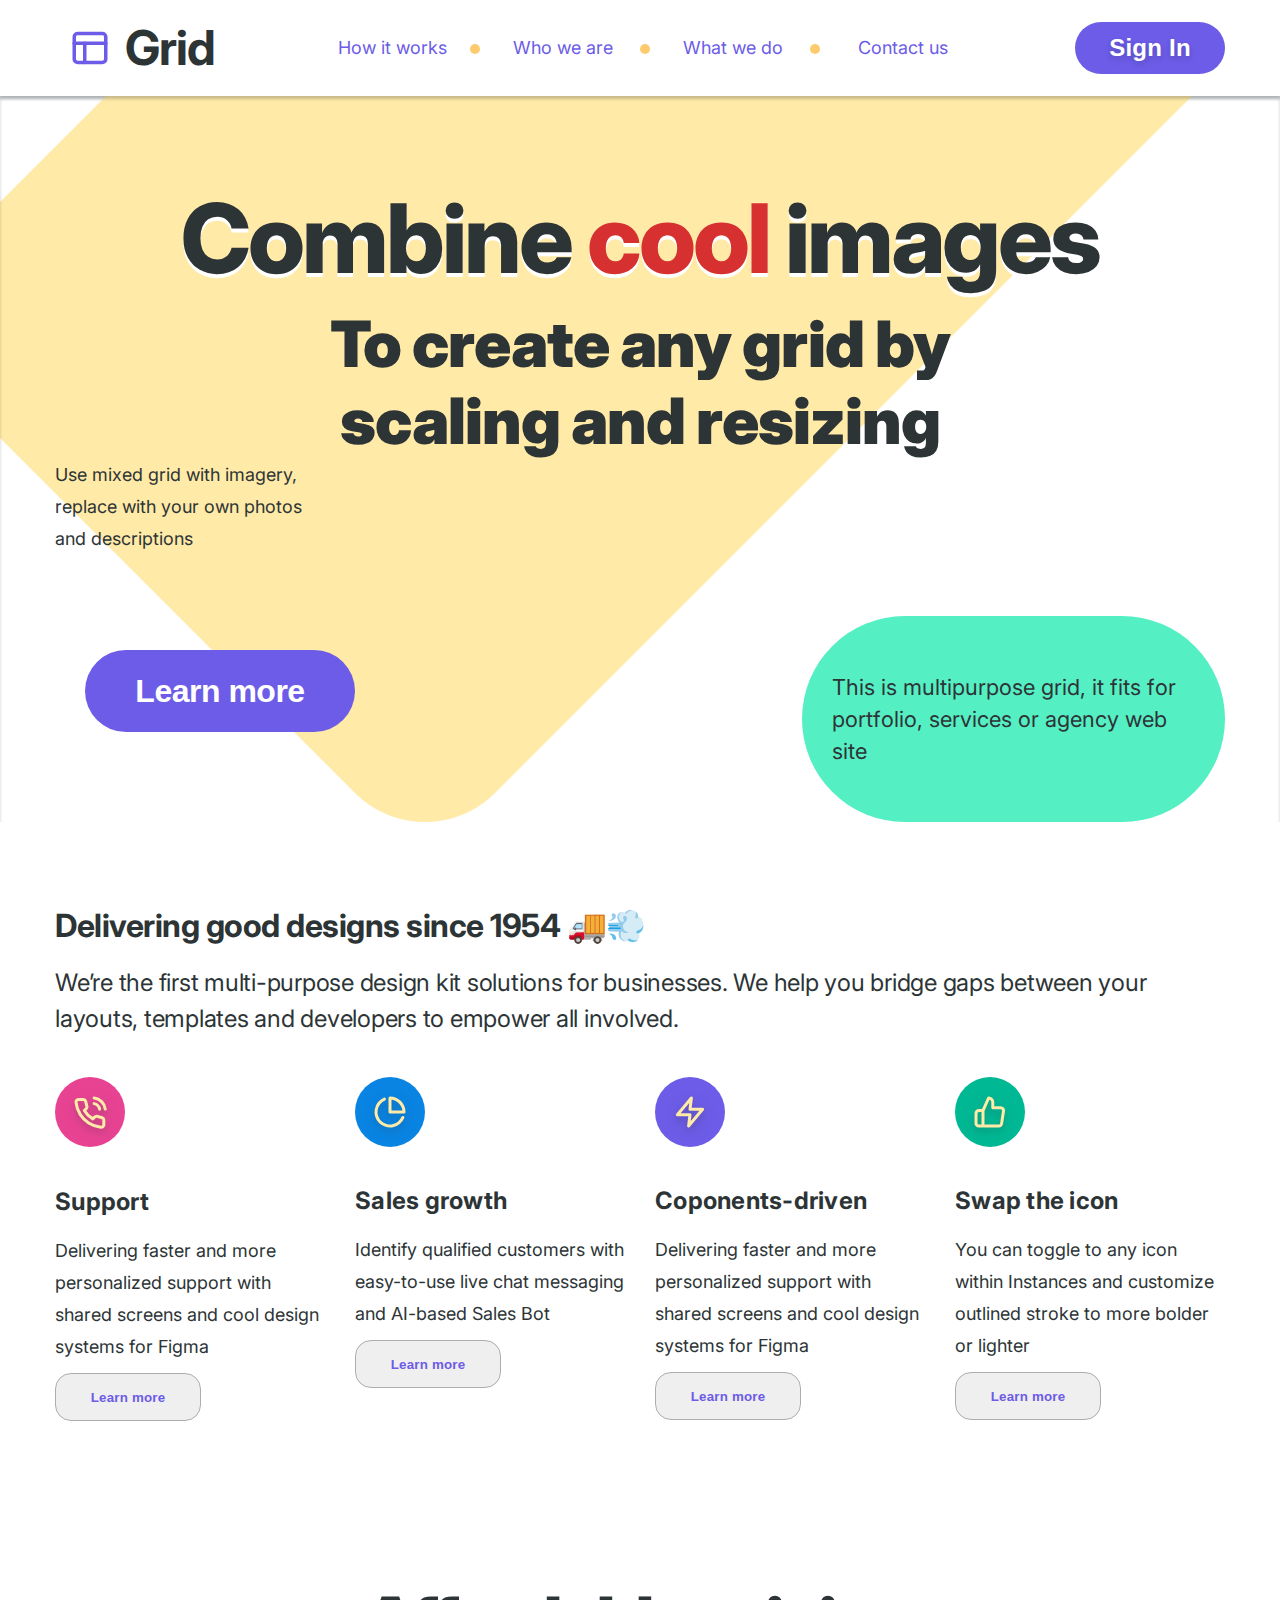
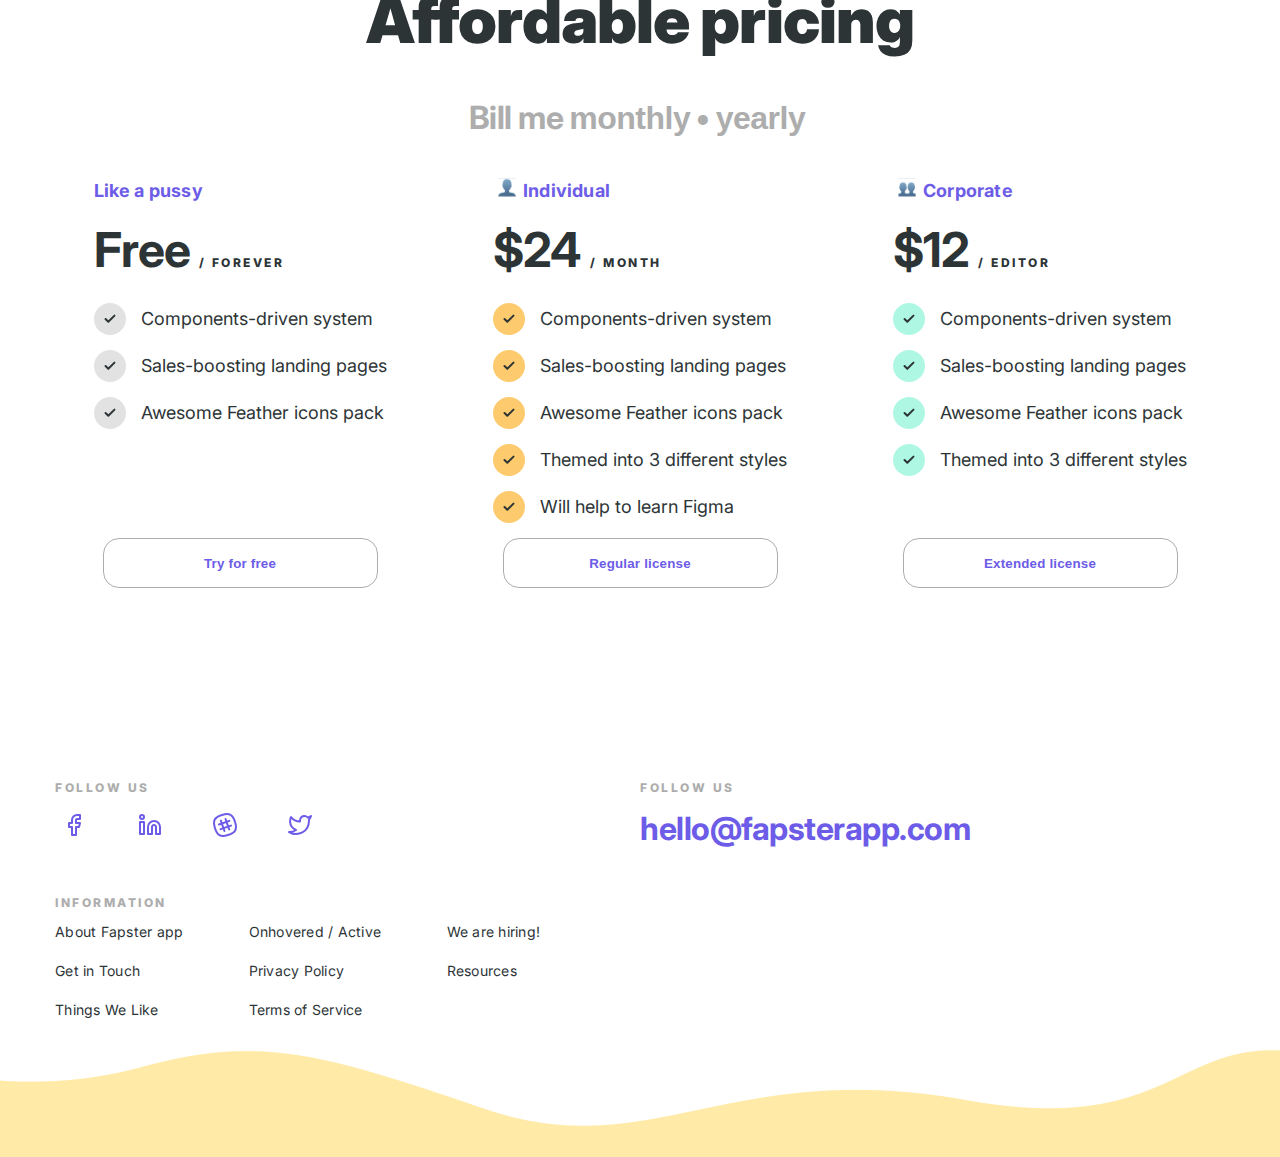
==== responsive/index.html @ 1ce2c168 "responsive" ====
<!DOCTYPE html>
<html lang="en">

<head>
    <meta charset="UTF-8">
    <meta name="viewport" content="width=device-width, initial-scale=1.0">
    <link rel="stylesheet" href="css/reset.css">
    <link rel="stylesheet" href="css/style.css">
    <link rel="preconnect" href="https://fonts.gstatic.com">
    <link href="https://fonts.googleapis.com/css2?family=Inter:wght@400;700;900&display=swap" rel="stylesheet">
    <title>Document</title>
</head>

<body>
    <div class="header">
        <div class="container">
            <div class="header__inner">
                <img class="header__logo" src="img/logo.svg" alt="">

                <div class="header__burger">
                    <span></span>
                    <span></span>
                    <span></span>
                </div>

                <p class="header__text">
                    Grid
                </p>

                <ul class="header__menu">
                    <li class="header__menu-item"><a class="header__menu-link" href="#">How it works</a></li>
                    <li class="header__menu-item"><a class="header__menu-link" href="#">Who we are</a></li>
                    <li class="header__menu-item"><a class="header__menu-link" href="#">What we do</a></li>
                    <li class="header__menu-item"><a class="header__menu-link" href="#">Contact us</a></li>
                </ul>

                <button class="header__btn">
                    Sign In
                </button>
            </div>
        </div>
    </div>

    <div class="main">
        <div class="container">
            <div class="main__inner">
                <p class="main__title">
                    Combine <span class="main__title-word">cool</span> images
                </p>
                <p class="main__title-bottom">
                    To create any grid by scaling and resizing
                </p>
                <p class="main__text-left">
                    Use mixed grid with imagery, replace with your own photos and descriptions
                </p>
                <div class="main__text-bg">
                    <p class="main__text-right">
                        This is multipurpose grid, it fits for portfolio, services or agency web site
                    </p>
                </div>
                <button class="main__btn">
                    Learn more
                </button>
            </div>
        </div>
    </div>

    <div class="history">
        <div class="container">
            <div class="history__inner">
                <p class="history__inner-title">
                    Delivering good designs <span class="title__since">since 1954</span> <span
                        class="title__car">🚚💨</span>
                </p>
                <p class="history__inner-text">
                    We’re the first multi-purpose design kit solutions for businesses. We help you bridge gaps between
                    your layouts, templates and developers to empower all involved.
                </p>
                <div class="history__inner-items">
                    <div class="history__inner-item">
                        <img class="item__img" src="img/history-1.svg" alt="">
                        <p class="item__title">
                            Support
                        </p>
                        <p class="item__text">
                            Delivering faster and more personalized support with shared screens and cool design systems
                            for Figma
                        </p>
                        <button class="item__btn">
                            Learn more
                        </button>
                    </div>
                    <div class="history__inner-item">
                        <img class="item__img" src="img/history-2.svg" alt="">
                        <p class="item__title">
                            Sales growth
                        </p>
                        <p class="item__text">
                            Identify qualified customers with easy-to-use live chat messaging and AI-based Sales Bot
                        </p>
                        <button class="item__btn">
                            Learn more
                        </button>
                    </div>
                    <div class="history__inner-item">
                        <img class="item__img" src="img/history-3.svg" alt="">
                        <p class="item__title">
                            Coponents-driven
                        </p>
                        <p class="item__text">
                            Delivering faster and more personalized support with shared screens and cool design systems
                            for Figma
                        </p>
                        <button class="item__btn">
                            Learn more
                        </button>
                    </div>
                    <div class="history__inner-item">
                        <img class="item__img" src="img/history-4.svg" alt="">
                        <p class="item__title">
                            Swap the icon
                        </p>
                        <p class="item__text">
                            You can toggle to any icon within Instances and customize outlined stroke to more bolder or
                            lighter
                        </p>
                        <button class="item__btn">
                            Learn more
                        </button>
                    </div>
                </div>
            </div>
        </div>
    </div>

    <div class="price">
        <div class="container">
            <div class="price__inner">
                <p class="price__title">
                    Affordable pricing
                </p>
                <div class="price__pay">
                    <span class="price__text">
                        Bill me
                    </span>
                    <button class="price__btn-month">
                        monthly
                    </button>
                    <span class="price__text">
                        •
                    </span>
                    <button class="price__btn-year">
                        yearly
                    </button>
                </div>

                <div class="price__list">
                    <div class="price__list-item">
                        <div class="price__item-top">
                            <p class="price__item-small-title">
                                Like a pussy
                            </p>
                            <p class="price__item-title">
                                Free <span class="item-small-title">/ forever</span>
                            </p>

                            <ul class="price__benefits">
                                <li class="price__benefit-item">
                                    <img class="price__benefit-img" src="img/benefit-1.svg" alt="">
                                    <span class="price__benefit-text">Components-driven system</span>
                                </li>
                                <li class="price__benefit-item">
                                    <img class="price__benefit-img" src="img/benefit-1.svg" alt="">
                                    <span class="price__benefit-text">Sales-boosting landing pages</span>
                                </li>
                                <li class="price__benefit-item">
                                    <img class="price__benefit-img" src="img/benefit-1.svg" alt="">
                                    <span class="price__benefit-text">Awesome Feather icons pack</span>
                                </li>
                            </ul>
                        </div>
                        <button class="price__item-btn">
                            Try for free
                        </button>
                    </div>

                    <div class="price__list-item price__best">
                        <div class="price__item-top">
                            <p class="price__item-small-title price__individual">
                                Individual
                            </p>
                            <p class="price__item-title">
                                $24 <span class="item-small-title">/ month</span>
                            </p>

                            <ul class="price__benefits">
                                <li class="price__benefit-item">
                                    <img class="price__benefit-img" src="img/benefit-2.svg" alt="">
                                    <span class="price__benefit-text">Components-driven system</span>
                                </li>
                                <li class="price__benefit-item">
                                    <img class="price__benefit-img" src="img/benefit-2.svg" alt="">
                                    <span class="price__benefit-text">Sales-boosting landing pages</span>
                                </li>
                                <li class="price__benefit-item">
                                    <img class="price__benefit-img" src="img/benefit-2.svg" alt="">
                                    <span class="price__benefit-text">Awesome Feather icons pack</span>
                                </li>
                                <li class="price__benefit-item">
                                    <img class="price__benefit-img" src="img/benefit-2.svg" alt="">
                                    <span class="price__benefit-text">Themed into 3 different styles</span>
                                </li>
                                <li class="price__benefit-item">
                                    <img class="price__benefit-img" src="img/benefit-2.svg" alt="">
                                    <span class="price__benefit-text">Will help to learn Figma</span>
                                </li>
                            </ul>
                        </div>
                        <button class="price__item-btn">
                            Regular license
                        </button>
                    </div>

                    <div class="price__list-item">
                        <div class="price__item-top">
                            <p class="price__item-small-title price__corporate">
                                Corporate
                            </p>
                            <p class="price__item-title">
                                $12 <span class="item-small-title">/ editor</span>
                            </p>

                            <ul class="price__benefits">
                                <li class="price__benefit-item">
                                    <img class="price__benefit-img" src="img/benefit-3.svg" alt="">
                                    <span class="price__benefit-text">Components-driven system</span>
                                </li>
                                <li class="price__benefit-item">
                                    <img class="price__benefit-img" src="img/benefit-3.svg" alt="">
                                    <span class="price__benefit-text">Sales-boosting landing pages</span>
                                </li>
                                <li class="price__benefit-item">
                                    <img class="price__benefit-img" src="img/benefit-3.svg" alt="">
                                    <span class="price__benefit-text">Awesome Feather icons pack</span>
                                </li>
                                <li class="price__benefit-item">
                                    <img class="price__benefit-img" src="img/benefit-3.svg" alt="">
                                    <span class="price__benefit-text">Themed into 3 different styles</span>
                                </li>
                            </ul>
                        </div>
                        <button class="price__item-btn">
                            Extended license
                        </button>
                    </div>
                </div>
            </div>
        </div>
    </div>

    <div class="footer">
        <div class="container">
            <div class="footer__inner">
                <div class="footer__left">
                    <div class="footer__follow">
                        <p class="footer__title">
                            follow us
                        </p>
                        <ul class="footer__follow-list">
                            <li class="footer__follow-item"><a class="footer__follow-link" href="#"><img
                                        class="footer__follow-img" src="img/follow-fb.svg" alt=""></a></li>
                            <li class="footer__follow-item"><a class="footer__follow-link" href="#"><img
                                        class="footer__follow-img" src="img/follow-ln.svg" alt=""></a></li>
                            <li class="footer__follow-item"><a class="footer__follow-link" href="#"><img
                                        class="footer__follow-img" src="img/follow-slack.svg" alt=""></a></li>
                            <li class="footer__follow-item"><a class="footer__follow-link" href="#"><img
                                        class="footer__follow-img" src="img/follow-tw.svg" alt=""></a></li>
                        </ul>
                    </div>
                    <div class="footer__info">
                        <p class="footer__title">
                            information
                        </p>

                        <div class="footer__info-items">
                            <ul class="footer__info-list">
                                <li class="footer__info-item"><a class="footer__info-link" href="#">About Fapster
                                        app</a></li>
                                <li class="footer__info-item"><a class="footer__info-link" href="#">Get in Touch</a>
                                </li>
                                <li class="footer__info-item"><a class="footer__info-link" href="#">Things We Like</a>
                                </li>
                            </ul>

                            <ul class="footer__info-list">
                                <li class="footer__info-item"><a class="footer__info-link" href="#">Onhovered /
                                        Active</a></li>
                                <li class="footer__info-item"><a class="footer__info-link" href="#">Privacy Policy</a>
                                </li>
                                <li class="footer__info-item"><a class="footer__info-link" href="#">Terms of Service</a>
                                </li>
                            </ul>

                            <ul class="footer__info-list">
                                <li class="footer__info-item"><a class="footer__info-link" href="#">We are hiring!</a>
                                </li>
                                <li class="footer__info-item"><a class="footer__info-link" href="#">Resources</a></li>
                            </ul>
                        </div>
                    </div>
                </div>

                <div class="footer__right">
                    <div class="footer__follow">
                        <p class="footer__title">
                            follow us
                        </p>
                        <a class="footer__follow-email" href="#">
                            hello@fapsterapp.com
                        </a>
                    </div>
                </div>
            </div>
        </div>
    </div>
</body>

</html>
---- responsive/css/style.css ----
* {
    box-sizing: border-box;
}

a {
    text-decoration: none;
    color: inherit;
}

ul {
    list-style: none;
}

body {
    font-family: 'Inter';
    font-style: normal;
    font-size: 18px;
    line-height: 32px;
    color: #2D3436;
}

button {
    border: 0;
    outline: 0;
    cursor: pointer;
}

.container {
    margin: 0 auto;
    width: 1170px;
}



/* HEADER */
.header {
    box-shadow: 0px 3px 3px rgba(38, 50, 56, 0.16);
}

.header__inner {
    display: flex;
    justify-content: center;
    align-items: center;

    padding: 16px 0;
}

.header__burger {
    display: none;
}

.header__text {
    margin-right: 120px;

    font-weight: bold;
    font-size: 48px;
    line-height: 56px;
    letter-spacing: -1px;
}

.header__menu {
    display: flex;

    text-align: center;
    margin-right: 115px;
}

.header__menu-item {
    position: relative;

    width: 115px;
    margin-right: 55px;

    font-size: 18px;
    line-height: 32px;
    color: #6C5CE7;
}

.header__menu-item::after {
    content: "";

    position: absolute;
    top: 12px;
    right: -30px;

    width: 10px;
    height: 10px;
    background-color: #FDCB6E;
    border-radius: 50%;
}

.header__menu-item:last-child::after {
    display: none;
}

.header__menu-link:hover {
    font-weight: bold;
    color: #2D3436;
}

.header__menu-item:last-child {
    margin-right: 0;
}

.header__btn {
    /* text */
    font-weight: bold;
    font-size: 24px;
    line-height: 36px;
    letter-spacing: 0.25px;
    color: #FFFFFF;
    text-shadow: 0px 2px 4px rgba(38, 50, 56, 0.16), 0px 4px 8px rgba(38, 50, 56, 0.08);
    
    /* element */
    padding: 8px 16px;
    background: #6C5CE7;
    border-radius: 999px;
    width: 170px;

    transition: all .3s;
}

.header__btn:hover {
    background: #4332c2;
}

/* MAIN */
.main {
    background-image: url('../img/main-bg.png');
    background-repeat: no-repeat;
    background-position: center bottom;
    box-shadow: 0px 3px 3px rgba(38, 50, 56, 0.26) inset;
}

.main__inner {
    padding: 90px 0;
    position: relative;
}

.main__title {
    text-align: center;
    font-weight: 800;
    font-size: 96px;
    line-height: 104px;
    letter-spacing: -3px;
    text-shadow: 0px 4px 0px #FFFFFF;

    margin-bottom: 15px;
}

.main__title-word {
    color: #D63031;
}

.main__title-bottom {
    margin: 0 auto;
    width: 755px;
    
    text-align: center;
    font-weight: 900;
    font-size: 64px;
    line-height: 77px;
    letter-spacing: -1px;
}

.main__text-left {
    width: 270px;
    text-align: left;

    margin-bottom: 95px;
}

.main__text-bg {
    padding: 55px 30px;
    background: #55EFC4;
    border-radius: 999px;

    position: absolute;
    right: 0;
    bottom: 0;
}

.main__text-right {
    width: 363px;
    font-size: 22px;
}

.main__btn {
    /* text */
    font-weight: bold;
    font-size: 32px;
    line-height: 48px;
    letter-spacing: -0.5px;
    color: #FFFFFF;

    /* element */
    width: 270px;
    height: 82px;
    background: #6C5CE7;
    border-radius: 999px;
    margin-left: 30px;

    transition: all 0.3s;
}

.main__btn:hover {
    background: #5042b8;
    color: #FFFFFF;
}

/* HISTORY */
.history__inner {
    padding: 80px 0;
}

.history__inner-title {
    font-weight: bold;
    font-size: 32px;
    line-height: 48px;
    letter-spacing: -0.5px;

    margin-bottom: 15px;
}

.history__inner-text {
    font-size: 24px;
    line-height: 36px;
    letter-spacing: -0.25px;

    margin-bottom: 40px;
}

.history__inner-items {
    display: flex;
    justify-content: space-between;
}

.history__inner-item {
    width: 270px;
}

.item__img {
    margin-bottom: 25px;
}

.item__title {
    font-weight: bold;
    font-size: 24px;
    line-height: 36px;
    letter-spacing: 0.25px;

    margin-bottom: 15px;
}

.item__text {
    margin-bottom: 10px;
}

.item__btn { 
    /* element */
    border: 1px solid #ADADAD;
    border-radius: 16px;
    height: 48px;
    width: 146px;

    /* text */
    font-weight: bold;
    letter-spacing: 0.2px;
    color: #6C5CE7;

    transition: all .3s;
}

.item__btn:hover {
    background: #8071f0;
    color: #ffffff;
}

/* PRICE */
.price__inner {
    padding: 80px 0;
    text-align: center;
}

.price__title {
    margin: 0 auto;
    width: 570px;

    font-weight: 900;
    font-size: 64px;
    line-height: 77px;
    letter-spacing: -1px;
    color: #2D3436;

    margin-bottom: 35px;
}

.price__pay {
    display: flex;
    align-items: center;
    justify-content: center;

    font-weight: bold;
    font-size: 32px;
    line-height: 48px;
    letter-spacing: -0.5px;
    color: #ADADAD;
}

.price__btn-month,
.price__btn-year {
    position: relative;

    font-weight: bold;
    font-size: 32px;
    line-height: 48px;
    letter-spacing: -0.5px;
    color: #ADADAD;

    background-color: transparent;

    transition: all .2s;

}

.price__btn-month:hover,
.price__btn-year:hover {
    color: #6C5CE7;

    position: relative;
}

.price__btn-month:hover::after,
.price__btn-year:hover::after {
    content: "";
    position: absolute;

    width: 126px;
    height: 12px;
    left: calc(50% - 126px/2);
    bottom: 0;
    border-radius: 10px;
    z-index: -1;

    background-color: #FDCB6E;
}

.price__btn-year:hover::after {
    width: 96px;
    left: calc(50% - 96px/2);
}

.price__list {
    display: flex;
    justify-content: space-between;
}

.price__item-small-title {
    font-weight: bold;
    letter-spacing: 0.2px;
    color: #6C5CE7;

    margin-bottom: 15px;
}

.price__individual {
    margin-left: 30px;

    position: relative;
}

.price__individual::before {
    content: "";

    position: absolute;
    background-image: url('../img/price-individual.svg');
    background-repeat: no-repeat;

    width: 20px;
    height: 20px;

    left: -25px;
    top: 3px;
}

.price__corporate {
    margin-left: 30px;

    position: relative;
}

.price__corporate::before {
    content: "";

    position: absolute;
    background-image: url('../img/price-corporate.svg');
    background-repeat: no-repeat;

    width: 20px;
    height: 20px;
    left: -25px;
    top: 3px;
}

.price__item-title {
    font-weight: bold;
    font-size: 48px;
    line-height: 56px;
    letter-spacing: -1px;
    color: #2D3436;

    margin-bottom: 25px;
}

.item-small-title {
    font-weight: 800;
    font-size: 12px;
    line-height: 15px;
    letter-spacing: 2.5px;
    text-transform: uppercase;
    color: #2D3436;
}

.price__list-item {
    width: 370px;
    padding: 32px;
    text-align: left;
    
    display: flex;
    flex-direction: column;
    align-items: center;
    justify-content: space-between;

    transition: all .3s;
}

.price__list-item:hover {
    background: #FFFFFF;
    border-radius: 16px;
    cursor: pointer;
    box-shadow: 0px 5px 7px rgba(83, 83, 83, 0.267)
}

.price__benefits {
    display: flex;
    flex-direction: column;
    margin-bottom: 15px;
}

.price__benefit-item {
    display: inherit;
    margin-bottom: 15px;
}

.price__benefit-item:last-child {
    margin-bottom: 0;
}

.price__benefit-img {
    margin-right: 15px;
}

.price__item-btn {
    /* text */
    font-weight: bold;
    letter-spacing: 0.2px;
    color: #6C5CE7;
    padding: 8px 16px;
    width: 275px;
    height: 50px;
    background-color: transparent;
    border: 1px solid #ADADAD;
    border-radius: 16px;
    transition: all .3s;
}

.price__item-btn:hover {
    font-weight: bold;
    font-size: 24px;
    line-height: 36px;
    letter-spacing: 0.25px;
    color: #FFFFFF;

    background: #6C5CE7;
}

/* FOOTER */
.footer {
    background-image: url('../img/footer-bg.png');
    background-repeat: repeat-x;
    background-position: center bottom;
}

.footer__inner {
    display: flex;
    
    padding: 80px 0px 135px 0px;
}

.footer__left {
    width: 50%;
    padding-right: 100px;
}

.footer__title {
    font-weight: 800;
    font-size: 12px;
    line-height: 15px;
    letter-spacing: 2.5px;
    text-transform: uppercase;
    color: #ADADAD;

    margin-bottom: 10px;
}

.footer__follow {
    margin-bottom: 40px;
}

.footer__follow-list {
    display: flex;
}

.footer__follow-item {
    margin-right: 35px;
}

.footer__follow-item:last-child {
    margin-right: 0;
}

.footer__follow-img{
    transition: all .3s;
}

.footer__follow-img:hover {
    background-color: #FFEAA7;
    border-radius: 50%;
}

.footer__info-items {
    display: flex;
    justify-content: space-between
}

.footer__info-item {
    font-size: 14px;
    line-height: 24px;
    letter-spacing: 0.25px;
    color: #2D3436;

    margin-bottom: 15px;
}

.footer__info-item:last-child {
    margin-bottom: 0;
}

.footer__info-link:hover {
    text-decoration: underline;
}

.footer__follow-email {
    font-weight: bold;
    font-size: 32px;
    line-height: 48px;
    letter-spacing: -0.5px;
    color: #6C5CE7;
}

@media (max-width:360px) {
    .header {
        width: 360px;
    }
    .container {
        width: 360px;
    }

    .header__inner {
        padding: 16px 0;
    }

    .header__logo {
        display: none;
    }

    .header__burger {
        display: block;
        margin-left: 25px;
        margin-right: 15px;
    }

    .header__burger span {
        display: block;
        border: 2px solid #5C5C5C;
        width: 20px;
        border-radius: 15px;
        margin-bottom: 2px;
    }

    .header__text {
        font-size: 24px;
        line-height: 36px;
        letter-spacing: 0.25px;
        color: #5C5C5C;
    }

    .header__menu {
        display: none;
    }

    .header__btn {
        /* text */
        letter-spacing: 0.2px;

        margin-right: 15px;

        /* element */
        background: #6C5CE7;
        box-shadow: 0px 2px 4px rgba(38, 50, 56, 0.16), 0px 4px 8px rgba(38, 50, 56, 0.08);
        border-radius: 8px;
    
    }

    .history__inner-title {
        font-size: 24px;
        line-height: 36px;
        letter-spacing: 0.25px;

        padding: 0 15px;
    }

    .title__since {
        color: #6C5CE7
    }

    .title__car {
        display: none;
    }

    .history__inner-text {
        padding: 0 15px;

        font-size: 18px;
        line-height: 32px;
    }

    .history__inner-items {
        flex-wrap: wrap;

        padding: 0 15px;
    }

    
}
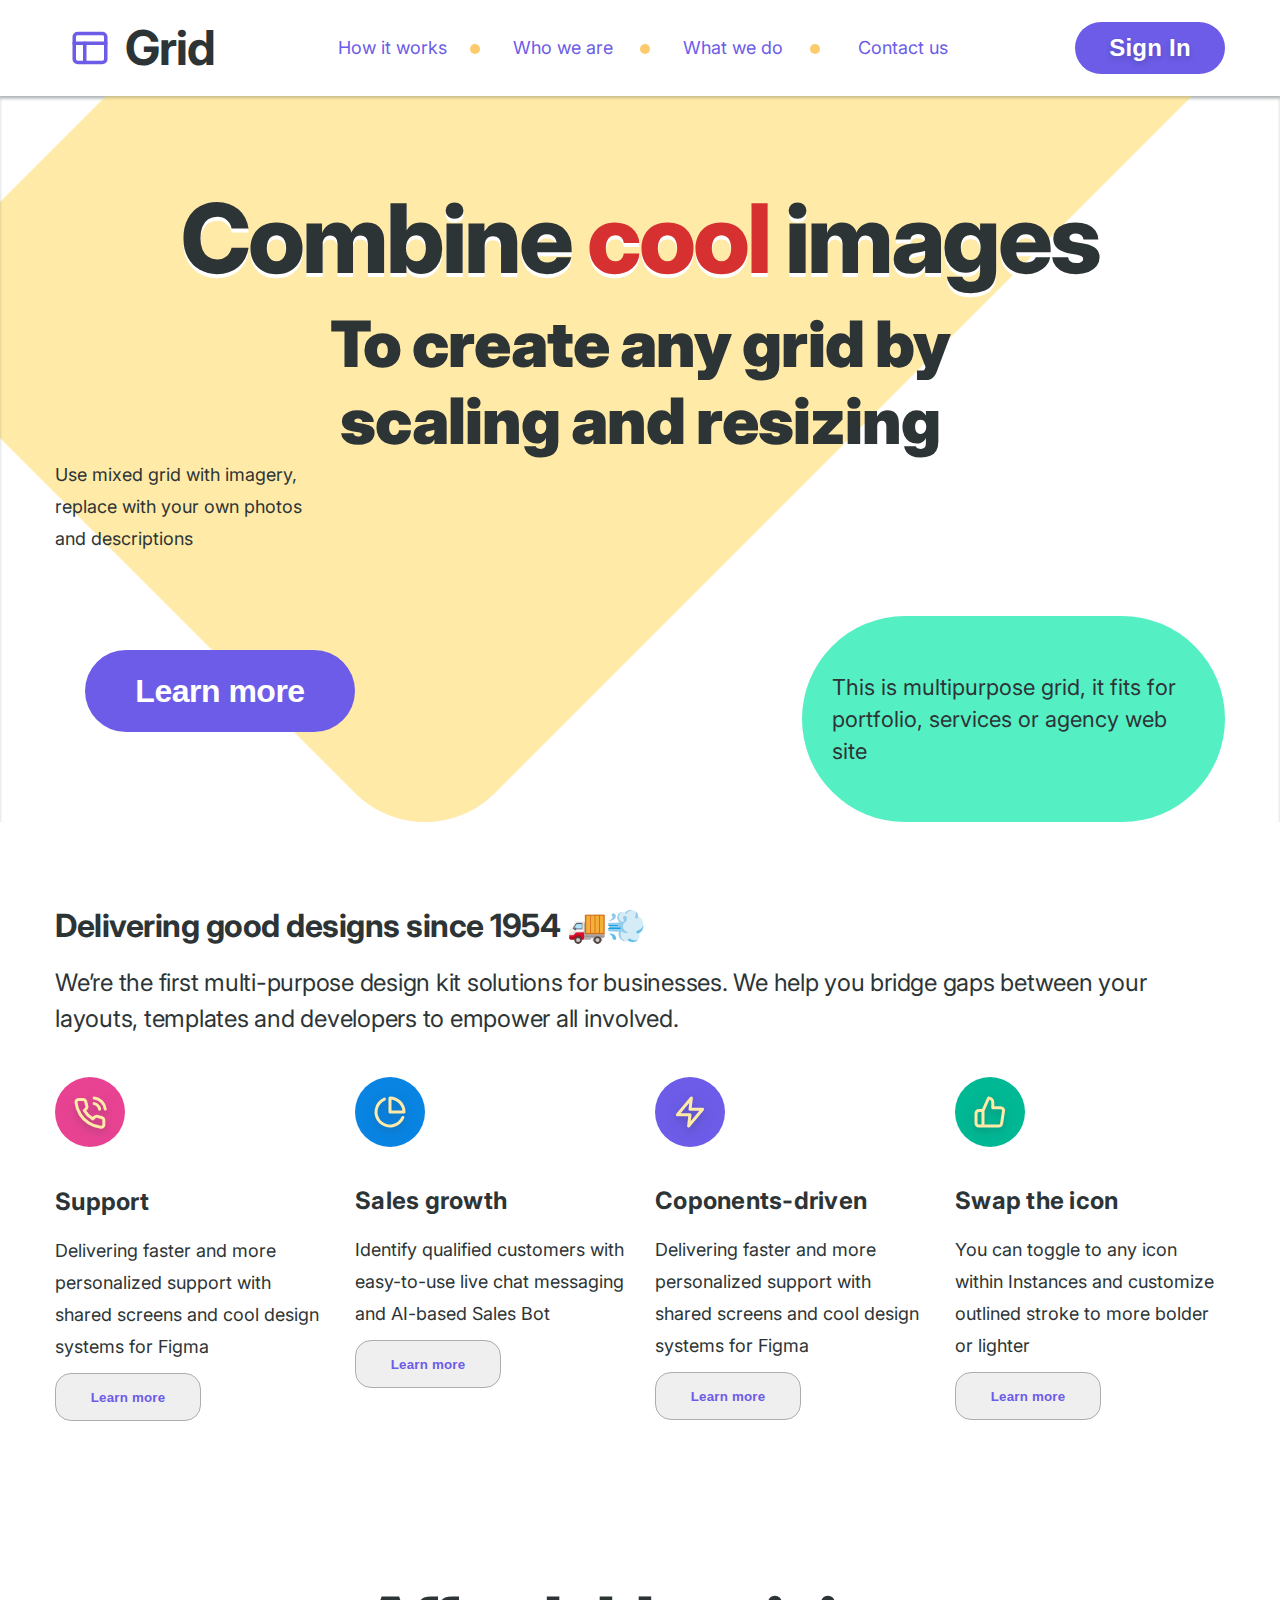
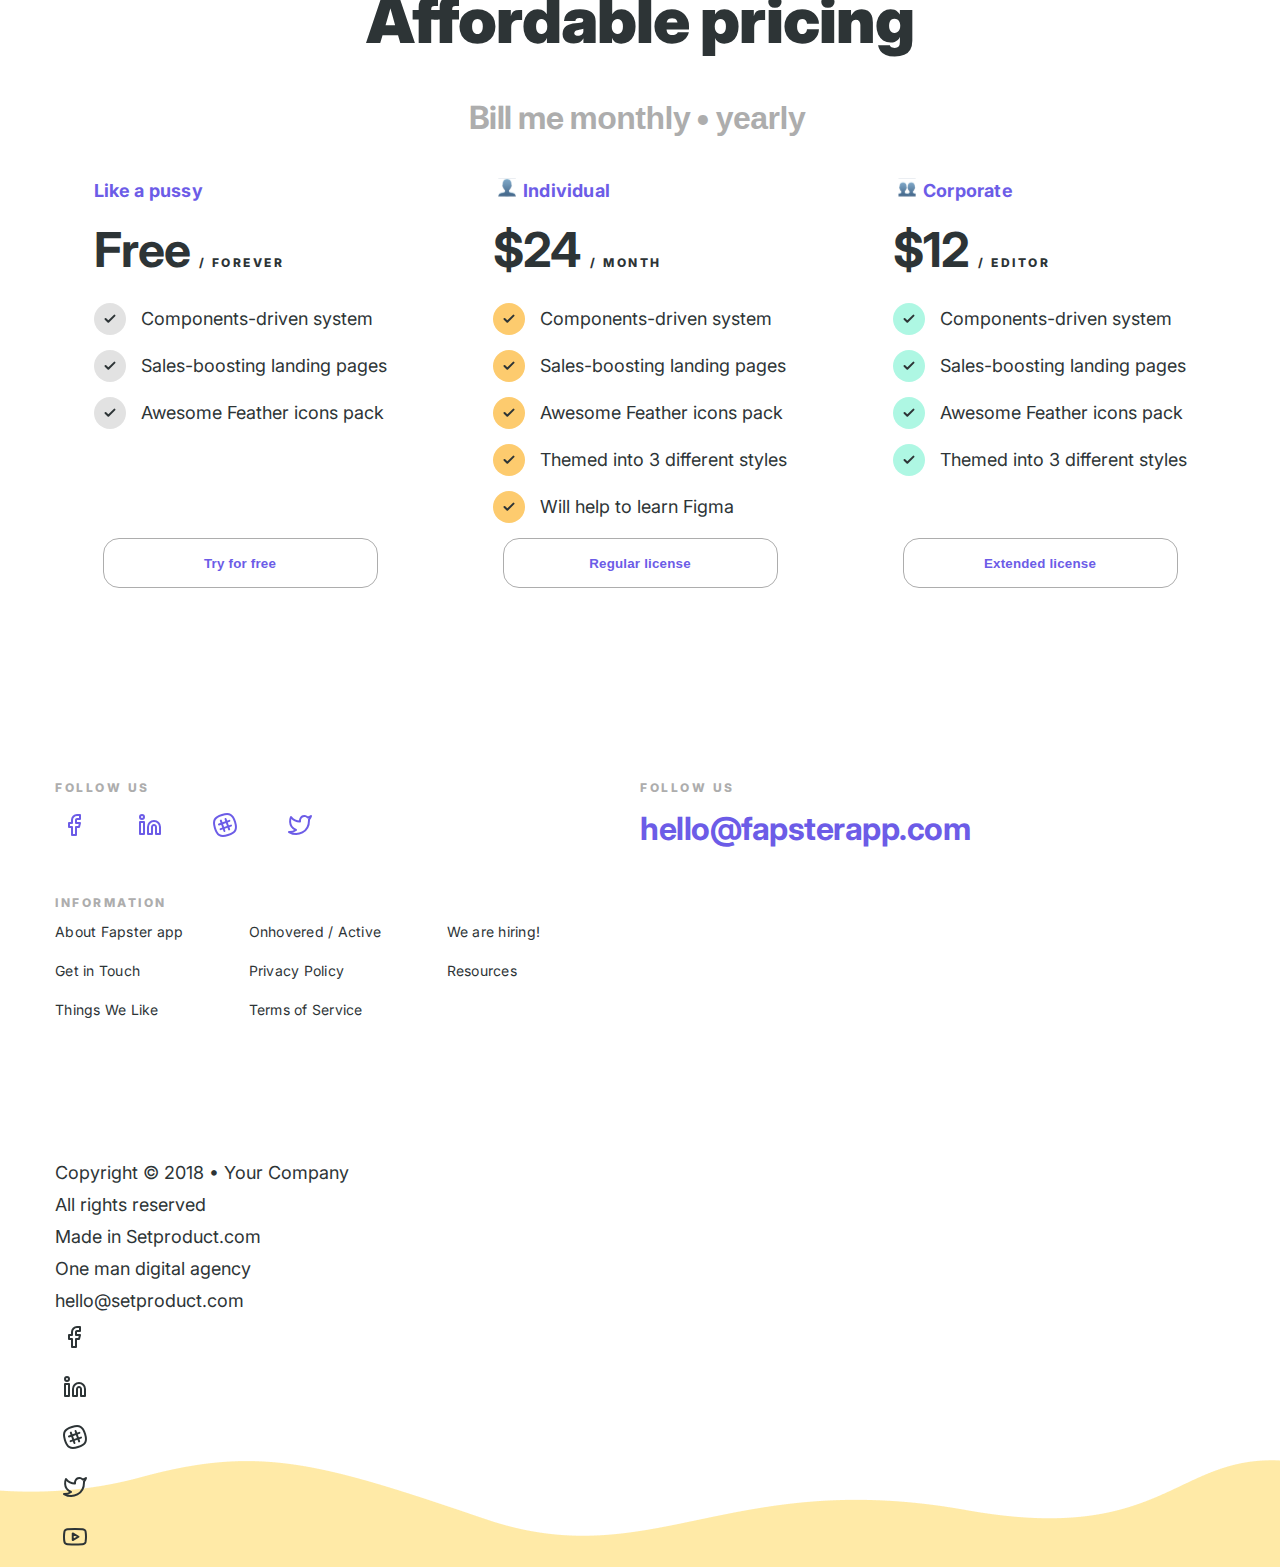
==== commit f9373281: "mobile" ====
--- a/responsive/index.html
+++ b/responsive/index.html
@@ -45,19 +45,25 @@
         <div class="container">
             <div class="main__inner">
                 <p class="main__title">
-                    Combine <span class="main__title-word">cool</span> images
-                </p>
+                    Combine <span class="main__title-word">cool</span> <span class="main__title-word-end">images</span>
+                </p>
+                
                 <p class="main__title-bottom">
                     To create any grid by scaling and resizing
                 </p>
+
+                <a class="main__btn-arrow" href="#"><img class="main__btn-arrow-img" src="img/main-btn-arrow.svg" alt=""></a>
+
                 <p class="main__text-left">
                     Use mixed grid with imagery, replace with your own photos and descriptions
                 </p>
+                
                 <div class="main__text-bg">
                     <p class="main__text-right">
                         This is multipurpose grid, it fits for portfolio, services or agency web site
                     </p>
                 </div>
+                
                 <button class="main__btn">
                     Learn more
                 </button>
@@ -72,10 +78,12 @@
                     Delivering good designs <span class="title__since">since 1954</span> <span
                         class="title__car">🚚💨</span>
                 </p>
+                
                 <p class="history__inner-text">
                     We’re the first multi-purpose design kit solutions for businesses. We help you bridge gaps between
                     your layouts, templates and developers to empower all involved.
                 </p>
+                
                 <div class="history__inner-items">
                     <div class="history__inner-item">
                         <img class="item__img" src="img/history-1.svg" alt="">
@@ -136,9 +144,13 @@
     <div class="price">
         <div class="container">
             <div class="price__inner">
-                <p class="price__title">
+                <p class="price__title price__title--desktop">
                     Affordable pricing
                 </p>
+                <p class="price__title price__title--mobile">
+                    Pricing
+                </p>
+
                 <div class="price__pay">
                     <span class="price__text">
                         Bill me
@@ -156,7 +168,7 @@
 
                 <div class="price__list">
                     <div class="price__list-item">
-                        <div class="price__item-top">
+                        <div class="price__item-top price__item--fine">
                             <p class="price__item-small-title">
                                 Like a pussy
                             </p>
@@ -321,6 +333,48 @@
                     </div>
                 </div>
             </div>
+
+            <div class="footer__inner-mobile">
+                <p class="inner-mobile__copyright">
+                    Copyright © 2018 • Your Company<br>
+                    All rights reserved
+                </p>
+                <p class="inner-mobile__agency">
+                    Made in Setproduct.com<br>
+                    One man digital agency
+                </p>
+                <a class="inner-mobile__email" href="#" >
+                    hello@setproduct.com
+                </a>
+
+                <ul class="inner-mobile__list">
+                    <li class="inner-mobile__item">
+                        <a class="inner-mobile__link" href="#" >
+                            <img class="inner-mobile__img" src="img/follow-fb-m.svg" alt="" >
+                        </a>
+                    </li>
+                    <li class="inner-mobile__item">
+                        <a class="inner-mobile__link" href="#" >
+                            <img class="inner-mobile__img" src="img/follow-ln-m.svg" alt="" >
+                        </a>
+                    </li>
+                    <li class="inner-mobile__item">
+                        <a class="inner-mobile__link" href="#" >
+                            <img class="inner-mobile__img" src="img/follow-slack-m.svg" alt="" >
+                        </a>
+                    </li>
+                    <li class="inner-mobile__item">
+                        <a class="inner-mobile__link" href="#" >
+                            <img class="inner-mobile__img" src="img/follow-tw-m.svg" alt="" >
+                        </a>
+                    </li>
+                    <li class="inner-mobile__item">
+                        <a class="inner-mobile__link" href="#" >
+                            <img class="inner-mobile__img" src="img/follow-yt-m.svg" alt="" >
+                        </a>
+                    </li>
+                </ul>
+            </div>
         </div>
     </div>
 </body>
--- a/responsive/css/style.css
+++ b/responsive/css/style.css
@@ -129,7 +129,7 @@
     background-image: url('../img/main-bg.png');
     background-repeat: no-repeat;
     background-position: center bottom;
-    box-shadow: 0px 3px 3px rgba(38, 50, 56, 0.26) inset;
+    box-shadow: 0px 2px 3px rgba(38, 50, 56, 0.26) inset;
 }
 
 .main__inner {
@@ -163,6 +163,10 @@
     letter-spacing: -1px;
 }
 
+.main__btn-arrow {
+    display: none;
+}
+
 .main__text-left {
     width: 270px;
     text-align: left;
@@ -293,6 +297,10 @@
     color: #2D3436;
 
     margin-bottom: 35px;
+}
+
+.price__title--mobile {
+    display: none;
 }
 
 .price__pay {
@@ -568,16 +576,15 @@
     color: #6C5CE7;
 }
 
+/* Responsive */
 @media (max-width:360px) {
-    .header {
-        width: 360px;
-    }
     .container {
-        width: 360px;
-    }
-
+        width: 330px;
+    }
+
+    /* header */
     .header__inner {
-        padding: 16px 0;
+        
     }
 
     .header__logo {
@@ -586,8 +593,8 @@
 
     .header__burger {
         display: block;
-        margin-left: 25px;
         margin-right: 15px;
+        cursor: pointer;
     }
 
     .header__burger span {
@@ -613,21 +620,116 @@
         /* text */
         letter-spacing: 0.2px;
 
-        margin-right: 15px;
-
         /* element */
         background: #6C5CE7;
         box-shadow: 0px 2px 4px rgba(38, 50, 56, 0.16), 0px 4px 8px rgba(38, 50, 56, 0.08);
         border-radius: 8px;
-    
+    }
+
+    /* main */
+    .main {
+        background-image: 
+            url('../img/header-bg-mobile-dots.png'),
+            url('../img/header-bg-mobile.png');
+
+        background-position: right top, center -80px;
+    }
+
+    .main__inner {
+        padding: 48px 0px 40px 0px;
+        text-align: center;
+
+        position: relative;
+    }
+
+    .main__title {
+        font-size: 64px;
+        line-height: 77px;
+    }
+
+    .main__title-word,
+    .main__title-word-end {
+        font-size: 48px;
+        line-height: 56px;
+    }
+
+    .main__title-word {
+        text-transform: capitalize;
+
+        position: relative;
+        z-index: 0;
+    }
+
+    .main__title-word::after {
+        content: "";
+        position: absolute;
+
+        width: 120px;
+        height: 32px;
+        background-color: #55EFC4;
+        border-radius: 40px;
+        left: -10px;
+        bottom: -8px;
+        z-index: -1;
+    }
+
+    .main__title-bottom {
+        font-weight: bold;
+        font-size: 24px;
+        line-height: 36px;
+        letter-spacing: 0.25px;
+        color: #2D3436;
+        width: inherit;
+
+        margin-bottom: 100px;
+    }
+
+    .main__btn-arrow {
+        display: block;
+
+        position: absolute;
+        bottom:  115px;
+        left: 150px;
+    }
+
+    .main__btn-arrow-img {
+        border-radius: 50%;
+        background-color: rgba(255, 255, 255, 0.24);
+        transition: all .3s;
+    }
+
+    .main__btn-arrow-img:hover {
+        background-color: rgba(59, 59, 59, 0.11);
+    }
+
+    .main__text-left,
+    .main__text-bg {
+        display: none;
+    }
+
+    .main__btn {
+        width: 130px;
+        height: 37px;
+
+        font-size: 14px;
+        line-height: 24px;
+        margin: 0;
+    }
+
+
+    /* HISTORY */
+    .footer__inner-mobile {
+        display: none;
+    }
+
+    .history__inner {
+        padding: 40px 0px 20px 0px;
     }
 
     .history__inner-title {
         font-size: 24px;
         line-height: 36px;
         letter-spacing: 0.25px;
-
-        padding: 0 15px;
     }
 
     .title__since {
@@ -639,17 +741,241 @@
     }
 
     .history__inner-text {
-        padding: 0 15px;
-
         font-size: 18px;
         line-height: 32px;
     }
 
     .history__inner-items {
         flex-wrap: wrap;
-
-        padding: 0 15px;
-    }
+    }
+
+    .history__inner-item {
+        width: 150px;
+        margin-bottom: 40px;
+    }
+
+    .item__img {
+        margin-bottom: 15px;
+    }
+
+    .item__title {
+        font-size: 18px;
+        line-height: 27px;
+        letter-spacing: 0.1875px;
+        margin-bottom: 10px;
+    }
+
+    .item__text {
+        font-size: 13.5px;
+        line-height: 24px;
+        color: #5C5C5C;
+        margin-bottom: 5px;
+    }
+
+    .item__btn {
+        width: 110px;
+        height: 36px;
+    }
+
+
+    /* PRICE */
+    .price__inner {
+        padding: 40px 0;
+        text-align: left;
+    }
+
+    .price__title {
+        width: auto;
+        font-weight: bold;
+        font-size: 32px;
+        line-height: 48px;
+        letter-spacing: -0.5px;
+        color: #2D3436;
+    }
+
+    .price__title--desktop {
+        display: none;
+    }
+
+    .price__title--mobile {
+        display: block;
+    }
+
+    .price__pay {
+        margin-bottom: 30px;
+    }
+
+    .price__pay,
+    .price__btn-month,
+    .price__btn-year {
+        justify-content: flex-start;
+        font-size: 24px;
+        line-height: 36px;
+        letter-spacing: -0.25px;
+        color: #ADADAD;
+    }
+
+    .price__btn-month:hover::after,
+    .price__btn-year:hover::after {
+        content: "";
+        position: absolute;
+
+        width: 100px;
+        height: 12px;
+        left: calc(50% - 100px/2);
+        bottom: 0;
+        border-radius: 10px;
+        z-index: -1;
+
+        background-color: #FDCB6E;
+    }
+
+    .price__btn-year:hover::after {
+        width: 76px;
+        left: calc(50% - 76px/2);
+    }
+
+    .price__list {
+        flex-direction: column;
+        justify-content: none;
+    }
+
+    .price__list-item {
+        width: 330px;
+        background: #FFFFFF;
+        border-radius: 16px;
+        cursor: pointer;
+        box-shadow: 0px 5px 7px rgba(83, 83, 83, 0.267);
+        margin-bottom: 20px;
+    }
+
+    .price__item--fine {
+        position: relative;
+    }
+
+    .price__item--fine::after {
+        content: "Fine";
+        position: absolute;
+        text-align: center;
+
+        width: 90px;
+        height: 32px;
+        border: 1px solid #858585;
+        border-radius: 16px;
+        top: 0;
+        right: 0;
+
+        font-weight: 800;
+        font-size: 12px;
+        letter-spacing: 2.5px;
+        text-transform: uppercase;
+        color: #2D3436;
+    }
+
+    .price__list-item:hover {
+        background: #6C5CE7;
+    }
+
+    .price__list-item:hover .price__item-small-title {
+        color: #55EFC4;
+    }
+
+    .price__list-item:hover .price__item-title {
+        color: #FFFFFF;
+        text-shadow: 0px 4px 0px #000000;
+    }
+
+    .price__list-item:hover .item-small-title {
+        color: #FFFFFF;
+        text-shadow: 0px 4px 0px #000000;
+    }
+
+    .price__list-item:hover .price__benefits {
+        color: #FFFFFF;
+    }
+
+    .price__list-item:hover .price__item-btn {
+        background-color: #FFFFFF;
+        color: #2D3436;
+    }
+
+    .price__list-item:hover .price__item--fine::after {
+        border: 1px solid #55EFC4;
+        color: #55EFC4;
+    }
+
+    .price__item-small-title {
+        font-size: 18px;
+        line-height: 32px;
+        letter-spacing: 0.2px;
+        color: #2D3436;
+    }
+
+    .price__item-title {
+        font-weight: bold;
+        font-size: 24px;
+        line-height: 36px;
+        letter-spacing: 0.25px;
+        color: #6C5CE7;
+        text-shadow: 0px 4px 0px #FFFFFF;
+    }
+
+    .item-small-title {
+        color: #6C5CE7;
+    }
+
+    .price__benefit-text {
+        font-weight: 500;
+        font-size: 14px;
+        line-height: 24px;
+    }
+
+    
+    /* FOOTER */
+    .footer__inner {
+        display: none;
+    }
+
+    .footer__inner-mobile {
+        display: block;
+
+        padding: 40px 0;
+        text-align: center;
+    }
+
+    .inner-mobile__copyright {
+        font-weight: 500;
+        font-size: 14px;
+        line-height: 24px;
+        letter-spacing: 0.2px;
+        color: #2D3436;
+    }
+
+    .inner-mobile__agency {
+        font-size: 12px;
+        line-height: 22px;
+        letter-spacing: 0.3px;
+        color: #00B894;
+    }
+
+    .inner-mobile__email {
+        display: block;
+        font-weight: bold;
+        font-size: 18px;
+        line-height: 32px;
+        letter-spacing: 0.2px;
+        color: #6C5CE7;
+
+        margin-bottom: 25px;
+    }
+
+    .inner-mobile__list {
+        display: flex;
+        justify-content: space-between;
+    }
+
+
+
 
     
 }